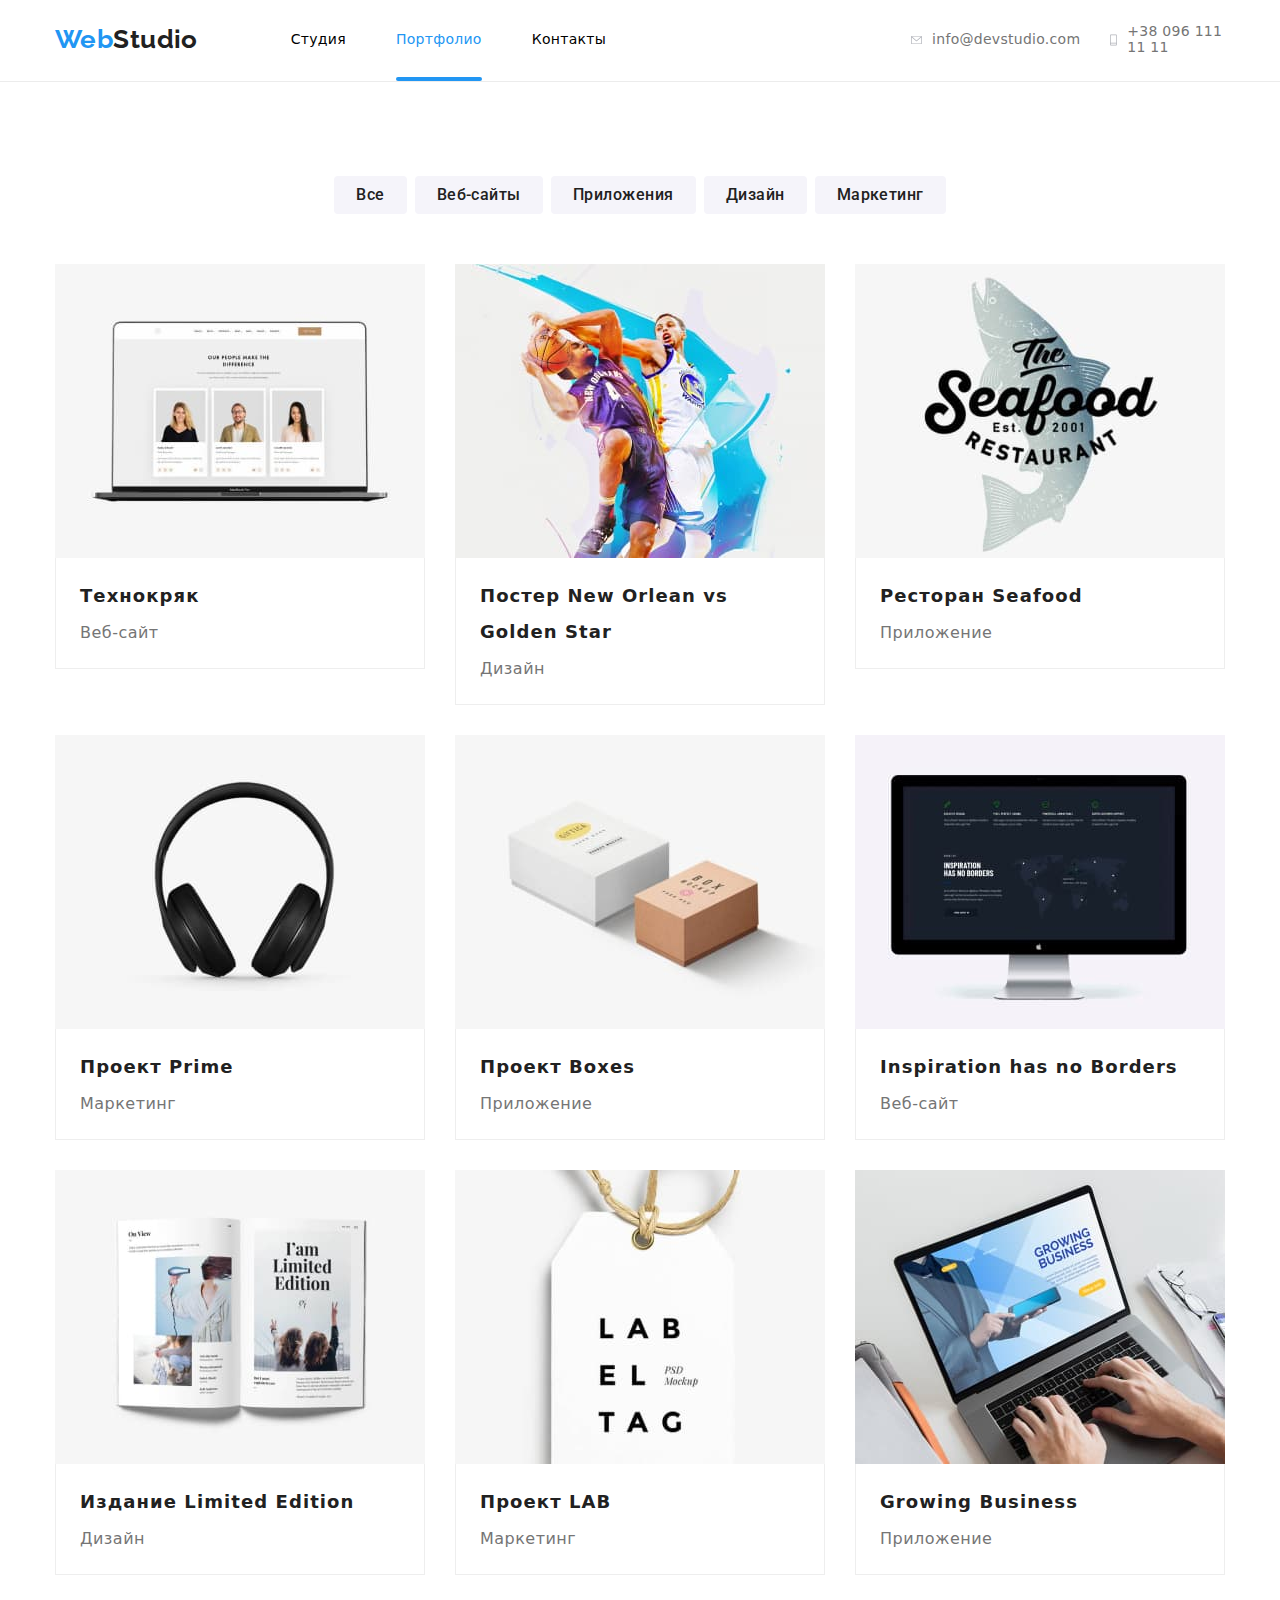
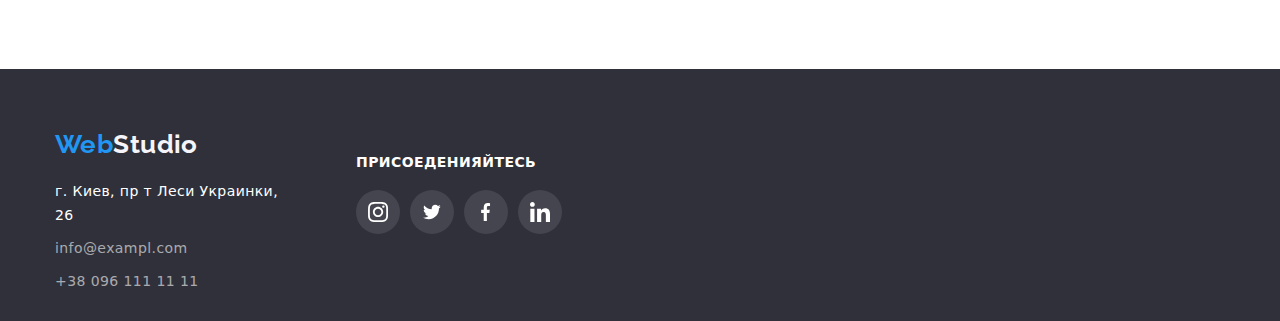
==== portfolio.html @ 93e3abc1 "1 комит" ====
<!DOCTYPE html>
<html lang="en">
<head>
    <meta charset="UTF-8">
    <meta http-equiv="X-UA-Compatible" content="IE=edge">
    <meta name="viewport" content="width=device-width, initial-scale=1.0">
    <title>portfolio</title>
    <link href="./css/styles.css" rel="stylesheet">
    <link href="https://fonts.googleapis.com/css2?family=Raleway:wght@700&family=Roboto:wght@400;500;700;900&display=swap"
        rel="stylesheet">
        <link rel="stylesheet" href="https://cdnjs.cloudflare.com/ajax/libs/modern-normalize/0.2.0/modern-normalize.min.css" />
</head>
<body>
    <header id="dd" class="header new-header">
        <div class="container"> 
        <nav  class="site-nav-a">
            <a class=" item-c site-nav link link-web link-black" href="#smd">Web<span>Studio</span></a>
            <ul class=" mar site-nav li-nd ul-link-blu">
                <li class="item">
                    <a class=" hd link link-blue   " href="index.html">Студия</a>
                </li>
                <li class="item">
                    <a class="     portfolio-line ddd" href=""><span>Портфолио</span></a>
                </li>
                <li class="item">
                    <a class="hd  link link-blue  " href="">Контакты</a>
                </li>
            </ul>
        </nav>
        <!-- hd  link-blue -->
        <div class="conteiner-u"> 
            <svg class="link-icon-heder" width="16" height="12">
                <use href="./images/sprite.svg#icon-mail"></use>
            </svg>
        <a class="cm-header-first item-a link link-blue ul-link-blu kontakt" href="mailto:info@devstudio.com">info@devstudio.com </a>
        <svg class="link-icon-heder" width="10" height="16">
            <use href="./images/sprite.svg#icon-mobilka"></use>
        </svg>
        <a class="item-b one-item link link-blue ul-link-blu kontakt" href="tel:+380961111111">+38 096 111 11 11</a>
        </div>
    </div>
    </header>
    <main class="main">
        <section class="hero-portfolio">
            <div class="container-potfolio-hero">
            <h1 class="portfolio-hero-name hero-name visually-hidden">Filter</h1>
                <ul class="ul-button li-nd">
                <li class="item-portfolio-filter">
                    <button class="filter-li pointer" type="button">Все</button>
                </li>
                <li class="item-portfolio-filter">
                    <button class="filter-li pointer" type="button">Веб-сайты</button>
                </li>
                <li class="item-portfolio-filter">
                    <button class="filter-li pointer" type="button">Приложения</button>
                </li>
                <li class="item-portfolio-filter">
                    <button class="filter-li pointer" type="button">Дизайн</button>
                </li>
                <li class="item-portfolio-filter">
                    <button class="filter-li pointer" type="button">Маркетинг</button>
                </li>
            </ul>
</div>
<div class="container-card">
            <ul class="li-nd project">
                <li class="project-li">
                    <a href=" " class="contain-card-link-a" >      
                        <div class="card-trumb"> 
                            <img class="foto-item-cart" src="./images/ноутбук.jpg" alt="ноут" width="370" height="294"/> 
                                <div class="kub">
                                    <p class="content-texnocrack">Технокряк это современная площадка распространения коронавируса. 
                                                 Компании используют эту платформу для цифрового
                                                 шпионажа и атак на защищённые сервера конкурентов</p>
                                                
                                </div>
                        </div>
                        <div class="container-project-li">  
                            <h3 class="item-project-h">Технокряк</h3>
                                <p class="item-project-p">Веб-сайт</p>
                        </div> 
                     </a>
                </li>

                <li class="project-li">
                    <a href="#smd" class="contain-card-link-a">
                        <div class="card-trumb">
                            <img  class="foto-item-cart" src="./images/баскетбол.jpg" alt="ресторан" width="370" height="294" />
                                <div class="kub">
                                    <p class="content-texnocrack">
                                                Технокряк это современная площадка распространения коронавируса.
                                                Компании используют эту платформу для цифрового
                                                шпионажа и атак на защищённые сервера конкурентов</p>
                                </div>
                        </div>
                    <div class="container-project-li">
                        <h3 class="item-project-h">Постер New Orlean vs Golden Star</h3>
                            <p class="item-project-p">Дизайн</p>
                   </div>
                   </a>
                </li>

                <li class="project-li">
                    <a href="#smd" class="contain-card-link-a">
                        <div class="card-trumb">
                           <img  class="foto-item-cart" src="./images/ресторан.jpg" alt="ресторан" width="370" height="294" />
                               <div class="kub">
                                  <p class="content-texnocrack">Технокряк это современная площадка распространения коронавируса.
                                                 Компании используют эту платформу для цифрового
                                                 шпионажа и атак на защищённые сервера конкурентов </p>
                                </div>
                        </div>
                    <div class="container-project-li"> 
                        <h3 class="item-project-h">Ресторан Seafood</h3>
                            <p class="item-project-p">Приложение</p>
                    </div>
                    </a>
                </li>

                <li class="project-li">
                    <a href="#smd" class="contain-card-link-a">
                        <div class="card-trumb">
                            <img  class="foto-item-cart" src="./images/наушники.jpg" alt="наушники" width="370" height="294" />
                                <div class="kub">
                                    <p class="content-texnocrack">Технокряк это современная площадка распространения коронавируса.
                                                Компании используют эту платформу для цифрового
                                                шпионажа и атак на защищённые сервера конкурентов</p>
                                </div>
                        </div>
                    <div class="container-project-li">  
                        <h3 class="item-project-h">Проект Prime</h3>
                           <p class="item-project-p">Маркетинг</p>
                    </div>
                    </a>
                </li>

                <li class="project-li">
                    <a href="#smd" class="contain-card-link-a">
                        <div class="card-trumb">
                            <img  class="foto-item-cart" src="./images/коробки.jpg" alt="коробки" width="370" height="294" /> 
                                <div class="kub">
                                    <p class="content-texnocrack">Технокряк это современная площадка распространения коронавируса.
                                                Компании используют эту платформу для цифрового
                                                шпионажа и атак на защищённые сервера конкурентов</p>
                                </div>
                       </div>
                    <div class="container-project-li">
                        <h3 class="item-project-h">Проект Boxes</h3>
                        <p class="item-project-p">Приложение</p>
                    </div>
                    </a>
                </li>

                <li class="project-li">
                    <a href="#smd" class="contain-card-link-a">
                        <div class="card-trumb">
                            <img  class="foto-item-cart" src="./images/монитор.jpg" alt="монитор" width="370" height="294" />
                                <div class="kub">
                                    <p class="content-texnocrack">Технокряк это современная площадка распространения коронавируса.
                                                Компании используют эту платформу для цифрового
                                                шпионажа и атак на защищённые сервера конкурентов</p>
                                </div>
                    </div>
                     <div class="container-project-li">
                        <h3 class="item-project-h">Inspiration has no Borders</h3>
                        <p class="item-project-p">Веб-сайт</p>
                    </div>
                    </a>
                </li>

                <li class="project-li"><div></div>
                    <a href="#smd" class="contain-card-link-a">
                        <div class="card-trumb">
                             <img  class="foto-item-cart" src="./images/книга.jpg" alt="книга" width="370" height="294" /> 
                                <div class="kub">
                                      <p class="content-texnocrack">Технокряк это современная площадка распространения коронавируса.
                                                 Компании используют эту платформу для цифрового
                                                 шпионажа и атак на защищённые сервера конкурентов</p>
                       
                                </div>
                        </div>
                     <div class="container-project-li">
                        <h3 class="item-project-h">Издание Limited Edition</h3>
                        <p class="item-project-p">Дизайн</p>
                     </div>
                    </a>
                </li>

                <li class="project-li">
                    <a href="#smd" class="contain-card-link-a">
                        <div class="card-trumb">
                            <img  class="foto-item-cart" src="./images/этикетка.jpg" alt="этикетка" width="370" height="294" /> 
                                <div class="kub">
                                  <p class="content-texnocrack">Технокряк это современная площадка распространения коронавируса.
                                             Компании используют эту платформу для цифрового
                                             шпионажа и атак на защищённые сервера конкурентов</p>
                                </div>
                        </div>
                    <div class="container-project-li">
                        <h3 class="item-project-h">Проект LAB</h3>
                        <p class="item-project-p">Маркетинг</p>
                    </div>
                    </a>
                </li>

                <li class="project-li">
                    <a href="#smd" class="contain-card-link-a">
                        <div class="card-trumb">
                            <img  class="foto-item-cart" src="./images/ноутбук1.jpg" alt="ноутбук1" width="370" height="294" />
                                <div class="kub">
                                    <p class="content-texnocrack">Технокряк это современная площадка распространения коронавируса.
                                            Компании используют эту платформу для цифрового
                                            шпионажа и атак на защищённые сервера конкурентов</p>
                                </div>
                        </div>
                    <div class="container-project-li">
                         <h3 class="item-project-h">Growing Business</h3>
                         <p class="item-project-p">Приложение</p>
                    </div> 
                   </a> 
                 </li>
             
            </ul>
            </div>
        </section>

    </main>
    <footer class="footer">
        <div class="container-footer-generete">
            <div class="container-fu">
                <a class="link link-web white" href="#header">Web<span>Studio</span></a>
                <address class="footer-adress footer-link-contact">г. Киев, пр т Леси Украинки, 26</address>
                <ul class="ul-footer li-nd">
                    <li>
                        <a class="item-fu-mel link-blue footer-link-contact"
                            href="mailto:info@exampl.com">info@exampl.com</a>
                    </li>
                    <li>
                        <a class="item-fu-tel link link-blue footer-link-contact" href="tel:+380961111111">+38 096 111 11
                            11</a>
                    </li>
                </ul>
            </div>
    
            <div class="container-fu-two">
                <p class="title-fu-two">Присоеденияйтесь</p>
                <ul class="ul-card-fu-two">
    
                    <li class="card-fu-two-li">
                        <a class="card-fu-two card-fu-two-first " href="" target="_blank" rel="noopener noreferrer">
                            <svg class="nk-icon" width="20" height="20">
                                <use href="./images/sprite.svg#icon-foto"></use>
                            </svg></a>
                    </li>
                    <li class="card-fu-two-li">
                        <a class="card-fu-two " href="" target="_blank" rel="noopener noreferrer">
                            <svg class="nk-icon" width="20 " height="16">
                                <use href="./images/sprite.svg#icon-twitter"></use>
                            </svg></a>
                    </li>
                    <li class="card-fu-two-li">
                        <a class="card-fu-two " href="" target="_blank" rel="noopener noreferrer">
                            <svg class="nk-icon" width="10" height="20">
                                <use href="./images/sprite.svg#icon-facebook"></use>
                            </svg></a>
                    </li>
                    <li class="card-fu-two-li">
                        <a class="card-fu-two " href="" target="_blank" rel="noopener noreferrer">
                            <svg class="nk-icon" width="20" height="20">
                                <use href="./images/sprite.svg#icon-instagram"></use>
                            </svg></a>
                    </li>
    
                </ul>
    
    
    
    
            </div>
        </div>
    </footer>
  
</body>
</html>
---- css/styles.css ----
body {
  background-color:var(--brand-color);
  font-family: 'Roboto', sans-serif;
  font-style:Regular;
  font-size: 14px; 
  line-height: 1.71;
  letter-spacing: 0.03em;
   }

 
:root {
  --brand-color:#E5E5E5;
  --header-color:#FFFFFF;
  --nk-color:#F5F4FA;
  --hero-footer:#2F303A;
  --blue-color:#2196F3;
  --h-color:#212121;
  --brand-letter:#757575;

  --link-font:'Raleway', sans-serif;
  --title-h:font-weight: 500;
 }


h1,
h2,
h3,
h4,
h5,
h6,
p {
  margin-top: 0;
}

.li-nd li, .auth-nav li,
.site-nav li
{ 
  list-style: none;
}



/* -------header----------- */


.header {

  padding-top: 24px;
  padding-bottom: 25px;
  background-color:var(--header-color);
  font-weight: 500;
  border-bottom:1px solid #ECECEC;
}


.container {
  padding-left: 15px;
  padding-right: 15px;
  width: 1200px;
  display:flex;
  justify-items: space-between;
  margin-right: auto;
  margin-left: auto;
}

.site-nav-a {
  display: flex;
  align-items: center;
}

.site-nav  {
  display: flex;
  align-items: center;
}

.cm-header-first {
  margin-right: 30px;
}

.item-p {
  display:flex;

}
.conteiner-u {
  display:flex;
 align-items: center;
 margin-left: 305px;
 
}

.link-icon-heder {
  margin-right: 10px;
}

.site-nav .item +.item {
  margin-left: 50px;
}

.item-c {
  margin-left: 0px;
  margin-right: 93px;
}

.mar {
  margin-top: 0;
  margin-bottom: 0;
  margin-left: 0px;
  padding-left: 0px;
}


/* -----ИКОНКИ----- */
.item-a {
  margin-left: 0px;
  margin-right: 30px;
}

.item-a::before {
  display: inline;
  content: "";
  width: 16px;
  height: 12px; 
 fill:#afb1b8;
}

.item-b {
  margin-left: 0px;
  margin-right: 0px;
}

 .icon-b-header::before {
  display: inline;
  content: "";
  width: 10px;
  height: 16px; 
 }

.link-icon-heder{
  fill:#afb1b8
}

.link-icon-heder:hover,
.link-icon-heder:focus {
  fill:var(--blue-color);
  cursor: pointer;
  transition:transform 250ms cubic-bezier(0.4, 0, 0.2, 1);
  transform: scale(1.2); 
}

.hd:hover {
  transition:transform 250ms cubic-bezier(0.4, 0, 0.2, 1);
  transform: scale(1.2);
}

.link {
  text-decoration: none;
  color: inherit;
}
   
.ul-link-blu {
  line-height: 1.14;
  letter-spacing: 0.02em;
}
.kontakt {
   color:var(--brand-letter);
}


.link-blue {
  text-decoration: none;
 
}

.link-blue span {
  color:var(--blue-color);
}

.link-blue:hover,
.link-blue:focus {
  color:var(--blue-color);
    transition:transform 250ms cubic-bezier(0.4, 0, 0.2, 1);
  transform: scale(1.2);
}


.link-heder-a {
  padding: 0;
  margin: 0;
  list-style: none;
  display:block
}

/* -----ПОДЧЕРКИВАНИЕ НА ТЕКУЩЕЙ СТРАНИЦе СТУДИИ------ */
 

  .studia {
  position: relative;
 padding: 0px;
 display:block; 
 text-decoration: none;
  color:var(--blue-color);
}
 

.studia::after {
  display: block;
  content: "";
  position: absolute;
  width: 100%; 
  height: 4px ; 
  left:0%;
  bottom:-30px;
  background-color: #2196F3;
  border-radius: 2px;
   opacity:1;
  /* transition: translate 250ms cubic-bezier(0.4, 0, 0.2, 1);  */
}

  .studia:hover::after {
    color:var(--blue-color);
 transition:transform 250ms cubic-bezier(0.4, 0, 0.2, 1);
  transform: scale(1.5);
}   


 /* обий клас текушей страницы смещение */
.ddd:hover {
 transition:transform 250ms cubic-bezier(0.4, 0, 0.2, 1);
  transform: translatex(2px);
} 



/* -----ПОЛОСА НА ТЕКУЩЕЙ СТРАНИЦУ ПОРТФОЛИО------  */
 



.hd,.portfolio-line {
position: relative;
 padding: 0px;
 display:block; 
 text-decoration: none;
}

.portfolio-line{
  color:var(--blue-color);
}


.portfolio-line::after {
  display: block;
  content: "";
  position: absolute;
  width: 100%; 
  height: 4px ; 
  left:0%;
  bottom:-33px;
  background-color: #2196F3;;
  border-radius: 2px;
  opacity:1;
  transition: translate 250ms cubic-bezier(0.4, 0, 0.2, 1); 
}
 
  .portfolio-line:hover::after {
     color:var(--blue-color);
 transition:transform 250ms cubic-bezier(0.4, 0, 0.2, 1);
  transform: scale(1.5);
}     


 

/* -----ПОЛОСА НА ТЕКУЩЕЙ СТРАНИЦЕ КОНЕЦ------  */

 



/* Cекция герой */

.hero {
  padding-bottom:200px;
  padding-top: 200px;
  padding-left:1;
padding-right: 1;
  /* background-color:var(--hero-footer); */
 max-width: 1600px;
  background-image: linear-gradient(rgba(47, 48, 58, 0.4), rgba(47, 48, 58, 0.4)), url('../images/фон героя.jpg');
  /* background-image:linear-gradient(var(--hero-footer),rgba(47, 48, 58, 0.4)),url('../images/фон героя.jpg') ;  */
  background-size: cover;
 margin-left: auto;
 margin-right: auto;
  background-attachment: scroll;
  background-position:center;
  background-repeat: no-repeat;
}



.hero-container {
    padding-left: 15px;
  padding-right: 15px;
  display: block;
  align-items: center;
  width: 1200px;
 padding-bottom: 0px;
   margin-right: auto;
  margin-left: auto;
}

.hero-name {
  visibility:hidden;
  margin-bottom: 0px;
  padding-top: 0px;}


 .efect-hero-container  {
     padding-right:auto;
   padding-left: auto;
  display: block;
  min-width: 696px;
  height: 120px;
  margin-bottom:30px ;
  padding-right: 265px;
  padding-left: 265px;
}


.hero-title {
  font-weight: 900;
  font-size: 44px;
  margin-top: 0px;
  margin-bottom: 0px;
  line-height: 1.36;
  text-transform: uppercase;
  text-align: center;
  letter-spacing: 0.06em;
  color:var(--header-color);
}


.button-hero {
  display: block;
   height: 50px;
  border-radius: 4px;
  min-width: 200px;
  margin-left: auto;
  margin-right: auto;
  font-weight: 700;
  font-size: 16px;
  background-color:var(--blue-color);
  color:var(--header-color);
  /* box-shadow: 0px 4px 4px rgba(0, 0, 0, 0.15); */
  border: none;
  transition:transform 250ms cubic-bezier(0.4, 0, 0.2, 1);
  transform: scale(1);

}

.button-hero:hover,
.button-hero:focus {
  background-color:#2196F3;
border: none;
box-shadow: 0px 4px 4px rgba(0, 0, 0, 0.15);
 transition:transform 250ms cubic-bezier(0.4, 0, 0.2, 1);
  transform: scale(1.2);
}



/* секция ОСОБЕННОСТИ */

.os {
  background-color:var( --header-color) ;
 
   padding-top: 94px;
  padding-bottom:94px;
}


.spacial-container {
   padding-left: 15px;
  padding-right: 15px;
  display:block;
  width: 1200px;
   margin-right: auto;
  margin-left: auto;
}

.spacial-container-li {
  display: flex; 
  flex-wrap: wrap;
  padding-left: 0px;
  margin-bottom: 0px;
   margin-left: -30px;
  margin-top: -30px;
}


.os-item{

  margin-top: 30px;
  margin-left: 30px;
 flex-basis: calc((100% - 120px) / 4);
 }


 .os-item-container {
  width: 270px;
  width: 100%; 
  padding: 0;
  display: flex; 
  flex-direction: column;
 
 }

 

.os-title {
  display: flex;
  padding-top: 0px;
} 


 .osob-p {
    margin-right: 10px;
    margin-bottom: 0px;
    
}
 .p-end {
  margin-right: 0px;
}  

.os-item {
 display: flex;
 flex-direction:column;
  }

.osob-h {
  font-weight: 700;
  font-size: 14px;
  line-height: 1.14;
  text-transform: uppercase;
  color:var(--h-color);
  letter-spacing: 0.03em;
  margin-bottom: 10px;
}

.container-os-antenna {
  padding-top: 25px;
  padding-bottom: 25px;
  border-radius: 4px;
  background-color:var(--nk-color);
  background-position: center;
   width: 270px;
  width: 100%; 
  height: 120px;
  padding: 0;
  display: flex; 
  align-items: center;
  justify-content:center;
  margin-bottom: 30px;
}

.icon-antenna {
width: 66px;
height: 70px;
outline: crimson;
}




/* секция МЫ */

.we {  
  background-color:var(--header-color);
  padding-bottom: 94px;
}

.container-we {
   padding-left: 15px;
  padding-right: 15px;
  width: 1200px;
  display: block;
  padding-top: 0px;
  margin-right: auto;
  margin-left: auto;
 }

.section-title {
  padding-bottom: 50px;
  margin-bottom: 0px;
}


.we-ul{
  display: flex;
  flex-wrap: wrap;
  /* display: block; */
  padding-left: 0px;
  margin-left: -30px;
  margin-top: -30px;
 }

.we-img {
display:block;
max-width: 100%;
height: auto;  

}
 
 .we-ul li {
  margin-left: 30px;
  margin-top: 30px;
  flex-basis: calc((100% - 90px) / 3);
 } 


 

/* --------КНОПКИ НА СЕКЦИИ МЫ НАЧАЛО-------- */

 .we-li-conteiner {
 content: "";
 display: block;
 padding: 0;
 margin: 0;
 width: 370px;
 height: 294px;
 }


.we-li {
  position: relative;
}


.button-we {
  padding: auto;
  display:block;
  position: relative;
  position:absolute;
  content: "";
  left:0%;
  bottom:0%;
  width:370px;
  height: 70px;
  transform: translate(0%,0%);
  border: none;

}

.button-we {
font-family:700;
font-style: normal;
font-weight: bold;
font-size: 14px;
line-height:1.14px;
text-align: center;
letter-spacing: 0.03em;
text-transform: uppercase; 
color: #FFFFFF; 
background: rgba(47, 48, 58, 0.8);
}

.we-p {
  width: 100%;
  display: block;
  position:absolute;
  left:50%;
  bottom:50%;
  transform: translate(-50%,-50%);
  margin: 0;

  

}


/* СЕКЦИЯ НАША КОМАНДА */

.nk {
    
  background-color:var(--nk-color);
  padding-bottom:94px;
  padding-top: 94px;
}



.container-nk {
   padding-left: 15px;
  padding-right: 15px;
  width: 1200px;
  display: block;
  margin-right: auto;
  margin-left: auto;
}


.ul-nk {

  display: flex; 
  flex-wrap: wrap;
  padding-left: 0px;
  margin-bottom: 0px;
   margin-left: -30px;
  margin-top: -30px;

}

.ul-nk li {
   margin-top: 30px;
  margin-left: 30px;
   flex-basis: calc((100% - 120px) / 4);
  }

.foto-nk {

display: block;
max-width: 100%;
height: auto;  
 margin: 0px;
  padding: 0px;
 
}

.container-nk-content {
    display: flex;
    flex-direction: column;
    justify-content: center;
   padding-top: 30px;
 padding-bottom: 30px;
 width: 270px;
  box-shadow: 0px 1px 3px rgba(0, 0, 0, 0.12), 0px 1px 1px rgba(0, 0, 0, 0.14), 0px 2px 1px rgba(0, 0, 0, 0.2);
border-radius: 0px 0px 4px 4px;
 background-color:var( --header-color);
 }


.container-nk-icon {
justify-content:  center;
  margin: 0px;
  display: flex;
   width: 206px;
   width: 100%;
 
}


.nk-item-link-icon {
  width: 44px;
  height: 44px;
  margin-left: 10px;
 }

 .nk-item-link-icon-first {
margin-left: 0px;
 }


 .nk-item-link-icon {
  display: flex;
  justify-content: center;
  align-items: center;
   fill:#afb1b8;
 }


.nk-item-link-icon:hover,
.nk-item-link-icon:focus {
  fill:var(--header-color);
  background-color:var(--blue-color);
  
  border: 1px solid var(--blue-color);
  border-radius: 50%;
   transition:transform 250ms cubic-bezier(0.4, 0, 0.2, 1);
  transform: scale(1.2);
}

 

.comanda-h, .comanda-p  {
   margin-left: auto;
  margin-right: auto; 
  margin-bottom: 0px;
}




.comanda-h {
  font-weight: 500;
  font-size: 16px;
  line-height: 1.19;
  letter-spacing: 0.03em;
  color:var(--h-color);
  margin-bottom: 10px;
}



.section-title {
  font-weight: 700;
  font-size: 36px;
  line-height: 1.17;
  text-align: center;
  letter-spacing: 0.03em;
  color:var(--h-color);
}



.osob-p {
  font-weight:400;
  font-size: 14px;
  line-height: 1.71;
  letter-spacing: 0.03em;
  color:var(--brand-letter);
 }

  .comanda-p {
   font-weight:400;
   font-size: 16px;
   line-height: 1.19;
   letter-spacing: 0.03em;
   color:var(--brand-letter);
   margin-bottom: 16px;
 }




/* ----ПОСТОЯННЫЕ КЛИЕНТЫ-----*/


.section-post {
  background-color:var( --header-color) ;
 
   padding-top: 94px;
  padding-bottom:94px;
}


.container-post {
  flex-direction: column;
justify-content: center ;
 
  padding-left: 15px;
  padding-right: 15px;
  display:block;
  width: 1200px;
  margin-right: auto;
  margin-left: auto;
}



.section-title-post {
  text-align: center;
    margin-bottom: 50px;
 font-weight: 700; 
  line-height: 1.16;
font-style: normal;
 font-size: 36px;
letter-spacing: 0.03em;
color: #212121;


}


.ul-post {
  display: flex;
  margin: 0;
  padding: 0;
}


.clients-item-link{
  background-color:#FFFFFF;
  background-position: center;
  display: flex;
  justify-content: center;
  align-items: center;
  width: 170px;
  height: 90px;
  border: 1px solid #AFB1B8;
  border-radius: 4px;
  fill:#afb1b8;
  margin-left: 30px;

}
.link-item-first{
 margin-left:  0px;
}

.post-icon {
 background-color:var( --header-color) ;
}


.clients-item-link:hover,
.clients-item-link:focus {
  fill:var(--blue-color);
  border: 1px solid var(--blue-color);
   transition:transform 250ms cubic-bezier(0.4, 0, 0.2, 1);
  transform: scale(1.2);
}

 


/* СЕКЦИЯ ПОДВАЛ */

/* ------ИКОНКИ ФУТЕРА-------- */

.footer {
  
  background-color: var(--hero-footer);
  padding-bottom: 60px;
  padding-top: 60px;
}




.container-footer-generete{ 
  display: flex;
flex-direction: row;

align-items:center;

   padding-left: 15px;
  padding-right: 15px;
   width: 1200px;
   margin-right: auto;
  margin-left: auto;
 
}


.container-fu {
  display: block;
  width: 231px;
  height: 132px;
}


.container-fu-two {  
  margin-left: 70px;
  display:flex;
  width: 206px;
  height: 80px;
  flex-direction:column;
 align-items:flex-start;
   fill:var(--header-color);
  
}
 



.card-fu-two{
 display: flex;
  justify-content: center;
  align-items: center;
  width: 44px;
  height: 44px;
  margin-left: 10px;
   border: none;
   border-radius: 50%;
  background-color: rgba(255, 255, 255, 0.1);

 }

 .card-fu-two-first {
margin-left: 0px;
 }


.card-fu-two:hover,
.card-fu-two:focus {
  fill:var(--header-color);
  background-color:var(--blue-color);
  
  border: 1px solid var(--blue-color);
  border-radius: 50%;
   transition:transform 250ms cubic-bezier(0.4, 0, 0.2, 1);
  transform: scale(1.2);
}

 
.ul-card-fu-two {
  display: flex;
  list-style: none;
   
  margin: 0;
  padding: 0;
}
 


.title-fu-two {
  margin: 0;
  margin-bottom: 20px;
  display: block;
  font-weight:700;
  font-size: 14px;
  line-height: 1.14;
  letter-spacing: 0.03em;
  text-transform: uppercase;
  color:var(--header-color); 
  
}





.ul-footer {
  padding-left: 0px;
  margin-top: 0px;
  margin-bottom: 0px;
}

.container-fu a {
  display: block;
 
}
.white {
  margin-bottom: 20px;
}

.item-fu-mel {
  margin-bottom: 9px;
}

.footer-link-contact {
  font-weight: 400;
  font-size: 14px;
  line-height: 1.71;
  letter-spacing: 0.03em;
  color: rgba(255, 255, 255, 0.6);
}
  
.footer-adress {
  display: block;
  margin-bottom: 9px;
    font-style: normal;
  font-weight: 400;
  font-size: 14px;
  line-height: 1.71;
  letter-spacing: 0.03em;
  color:var(--header-color);
}

.link-web {
  font-family:var(--link-font);
  font-weight: 700;
  font-size: 26px;
  line-height: 1.2;
  color:var(--blue-color);
}

.link-black span {
  color: #212121;
}

.white span{
  color:#F5F4FA;
}


/* ------ФОРМЫ ФУТЕРА------ */

.footer-form-container{ 
  display: block;
  margin-left:93px;
  width: 570px;
  height: 86px;
  align-items: flex-start; 
}

.footer-form { 
  display:flex;
  width: 570px;
  flex-direction: column; 
  justify-content: flex-start;
 align-items: flex-start; 
 padding-top: 3px;
}

.input-button {  
display: flex;
width: 570px;
 height: 86px;
flex-direction: row;
justify-content: space-between;
 
}

.p-footer-form {
margin: 0;
margin-bottom: 20px;
}

.input-footer {
  display:block;
  width: 358px;
  height: 50px;
  background-color: inherit;
  border: 1px solid rgba(255, 255, 255, 0.3);
  box-shadow:(0px 4px 4px rgba(0, 0, 0, 0.15));
  border-radius: 4px;
}

.button-footer {
 display: flex;
align-items: center;
text-align: center;
justify-content:space-between;
 height: 50px;
   width: 200px;
  font-weight: 700;
  font-size: 16px;
  background-color:var(--blue-color);
  color:var(--header-color);
box-shadow: 0px 4px 4px rgba(0, 0, 0, 0.15);
border-radius: 4px;
  border: none;
  transition:transform 250ms cubic-bezier(0.4, 0, 0.2, 1);
  transform: scale(1);
  padding: 0;
padding-left: 29px;
padding-right: 28px;
 
}


 .airbus-icon {
   display: inline;
  content: "";
   width:24px;
  height:24px; 
  fill:#fff;
  transition-property: fill;
    transition:fill 250ms cubic-bezier(0.4, 0, 0.2, 1);  
 }


.button-footer:hover .airbus-icon,
.button-footer:focus .airbus-icon {
 transition:fill 250ms cubic-bezier(0.4, 0, 0.2, 1);
fill:chartreuse;  
}

 .button-footer:hover,
  .button-footer:focus {
  background-color:#2196F3;
  border: none;
  box-shadow: 0px 4px 4px rgba(0, 0, 0, 0.15);
  transition:transform 250ms cubic-bezier(0.4, 0, 0.2, 1);
  transform: scale(1.1); 
} 


/* СЕКЦИЯ ПОРТФОЛИО ГЕРОЙ */



.hero-portfolio {
   background-color:var(--header-color);
  padding-top: 94px;
  padding-bottom: 94px;
}

.container-potfolio-hero {
   padding-left:15px;
  padding-right: 15px;
  display: flex;
  width: 1200px;
  display: block;
    padding-bottom:0px;
  /* padding-top: 44px; */
  margin-right: auto;
  margin-left: auto;
}
/* -----ЗАГОЛОВОК ПОРТФОЛИО------ */
.portfolio-hero-name {
  padding: 0px;
  margin: 0px;
}

.visually-hidden {  position: absolute !important;  
  clip: rect(1px 1px 1px 1px); 
   clip: rect(1px, 1px, 1px, 1px);  padding: 0 !important; 
  border: 0 !important;  height: 1px !important;  
   width: 1px !important;  overflow: hidden;}

   /* ------------------------------------ */

.ul-button {
  display: flex;
  margin: 0;
  padding-left: 0;
  justify-content:center;
  align-items:center;
}

.ul-button li {
  display: flex;
  
}

.filter-li {
  display: flex;
border-radius: 4px;
padding: 6px 22px;
  border: 0px;
   background:var(--nk-color);
}

.item-portfolio-filter {
  display: flex;
  margin-left: 8px;
}

.item-portfolio-filter:first-child {
  margin-left: 0px;
}


.filter-li:hover,
.filter-li:focus {
text-decoration: underline;
text-decoration-color:#2196F3;
background-color: #2196F3;
box-shadow: 0px 3px 1px rgba(0, 0, 0, 0.1), 0px 1px 2px rgba(0, 0, 0, 0.08), 0px 2px 2px rgba(0, 0, 0, 0.12);
border-radius: 4px;
color:var(--header-color);
 transition:transform 250ms cubic-bezier(0.4, 0, 0.2, 1);
  transform: scale(1.1);
}


.filter-li {
  font-family: 'Roboto', sans-serif;
  font-weight: 500;
  font-size: 16px;
  line-height: 1.62;
  letter-spacing: 0.03em;
  background-color:var(--nk-color);
  color:var(--h-color);
  }

.pointer {
  cursor: pointer;
}



/* раздел  карточки */



.container-card {
   padding-left:15px;
  padding-right: 15px;
   width: 1200px;
  display: block;
  padding-bottom:0px;
  padding-top: 50px;
  margin-right: auto;
  margin-left: auto;

}
.contain-card-link-a {
  display: flex;
  flex-wrap: wrap;
  text-decoration: none;
  margin: 0;
  padding: 0;

}

.project {
  display: flex; 
  flex-wrap: wrap;
  padding-left: 0px;
  margin-bottom: 0px;
   margin-left: -30px;
  margin-top: -30px;
}

.project-li {

  margin-top: 30px;
  margin-left: 30px;
 flex-basis: calc((100% - 90px) / 3);
 }



.foto-item-cart {
  display: block;
  max-width: 100%;
height: auto;  
 margin: 0px;
  padding: 0px;
}



.container-project-li {
  display: block;
 background-color: var(--header-color);
  padding-top: 20px;
  padding-bottom: 20px;
padding-left: 24px;
padding-right: 24px;
 border-bottom: 1px solid #EEEEEE;
  border-left: 1px solid #EEEEEE; 
  border-right: 1px solid #EEEEEE; 
  width: 370px;
 
}

.item-project-h {
margin-bottom: 4px;
   font-weight: 700;
  font-size: 18px;
  line-height: 2;
  letter-spacing: 0.06em;
  color:var(--h-color); 
}

.item-project-p {
  margin-bottom: 0px;
   font-weight: 400;
  font-size: 16px;
  line-height: 1.87;
  letter-spacing: 0.03em;
  color:var(--brand-letter);

}

.project-li a {
  margin: 0px;
  padding: 0px;
}

.contain-card-link-a:hover,
.contain-card-link-a:focus {
 outline: none;
cursor: pointer;
color:var(--header-color);
box-shadow: 0px 1px 1px rgba(0, 0, 0, 0.12), 0px 4px 4px rgba(0, 0, 0, 0.06), 1px 4px 6px rgba(0, 0, 0, 0.16);
 transition:transform 250ms cubic-bezier(0.4, 0, 0.2, 1);
  transform: scale(1.1);
}.




/* ------ТЕХНОКРЯК--------НАЧАЛО */

 .project-li {
  position: relative;
}

  .card-trumb {
   position: relative;
   overflow: hidden;
 } 
  
 
  .kub {
  position: absolute;
  content:"";
  left:0%;
  bottom:0%;
  width: 370px;
  height: 294px;
  background-color:rgba(33, 150, 243, 0.9);
  transform: translate(0%,0%);
  /* opacity: 0; */
  transition: 250ms cubic-bezier(0.4, 0, 0.2, 1);
  transform: translatey(100%);  
 
 }  

.content-texnocrack {
font-weight:400;
font-size: 18px;
line-height: 1.56;
letter-spacing: 0.03em;
color: #FFFFFF;
/* text-align: center; */
margin:0;
padding: 63px 24px;
}

.project-li:hover .kub {
  transition:transform 250ms cubic-bezier(0.4, 0, 0.2, 1);
  /* transform: scale(1.2); */
  transform: translatex(0%);
}  

/* -------ТЕХГОКРЯК КОНЕЦ------- */




/*---------- МОДАЛКА НАЧАЛО------- */


.backdrop {
  position: fixed;
  top:0;
  left: 0;
bottom: 0;
right: 0;
  background-color: rgba(0, 0, 0, 0.2); 
opacity: 1;
transition: opacity 500ms cubic-bezier(0.4, 0, 0.2, 1)
}

.backdrop.is-hidden {
 opacity:0;
pointer-events: none;
}




.modal  { 
position: absolute;
top: 50%;
left: 50%;

height: 581px;
width: 528px;
background-color:#FFFFFF; 
box-shadow: 0px 1px 3px rgba(0, 0, 0, 0.12), 0px 1px 1px rgba(0, 0, 0, 0.14), 0px 2px 1px rgba(0, 0, 0, 0.2);
border-radius: 4px;
transform: translate(-50%,-50%) scale(1);
transition: transform 500ms cubic-bezier(0.4, 0, 0.2, 1);
 
}
 

.backdrop.is-hidden .modal {
transform: translate(-50%,-50%) scale(1.1);
 
}


/* ------КНОПКА ЗАКРЫТЬ----- */


.close-bacdrop {
  position: absolute;
  right: 8px;
  top: 8px;
  width: 30px;
  height: 30px;
  border-radius:50% ;
  background-color: #FFFFFF;
  border: 1px solid rgba(0, 0, 0, 0.1); 
 
}

 

 .close-svg {
   display: inline;
  content: "";
  /* width: 100%;
  height: 100%; */
  background-color: #FFFFFF;
  border-radius:50% ;
 }

 
   
/* .page-title {
  font-weight: 900;
  font-size: 44px;
  line-height: 1.36;
  /* align:center; */
  letter-spacing: 0.06em;
  color:var(--header-color);} */
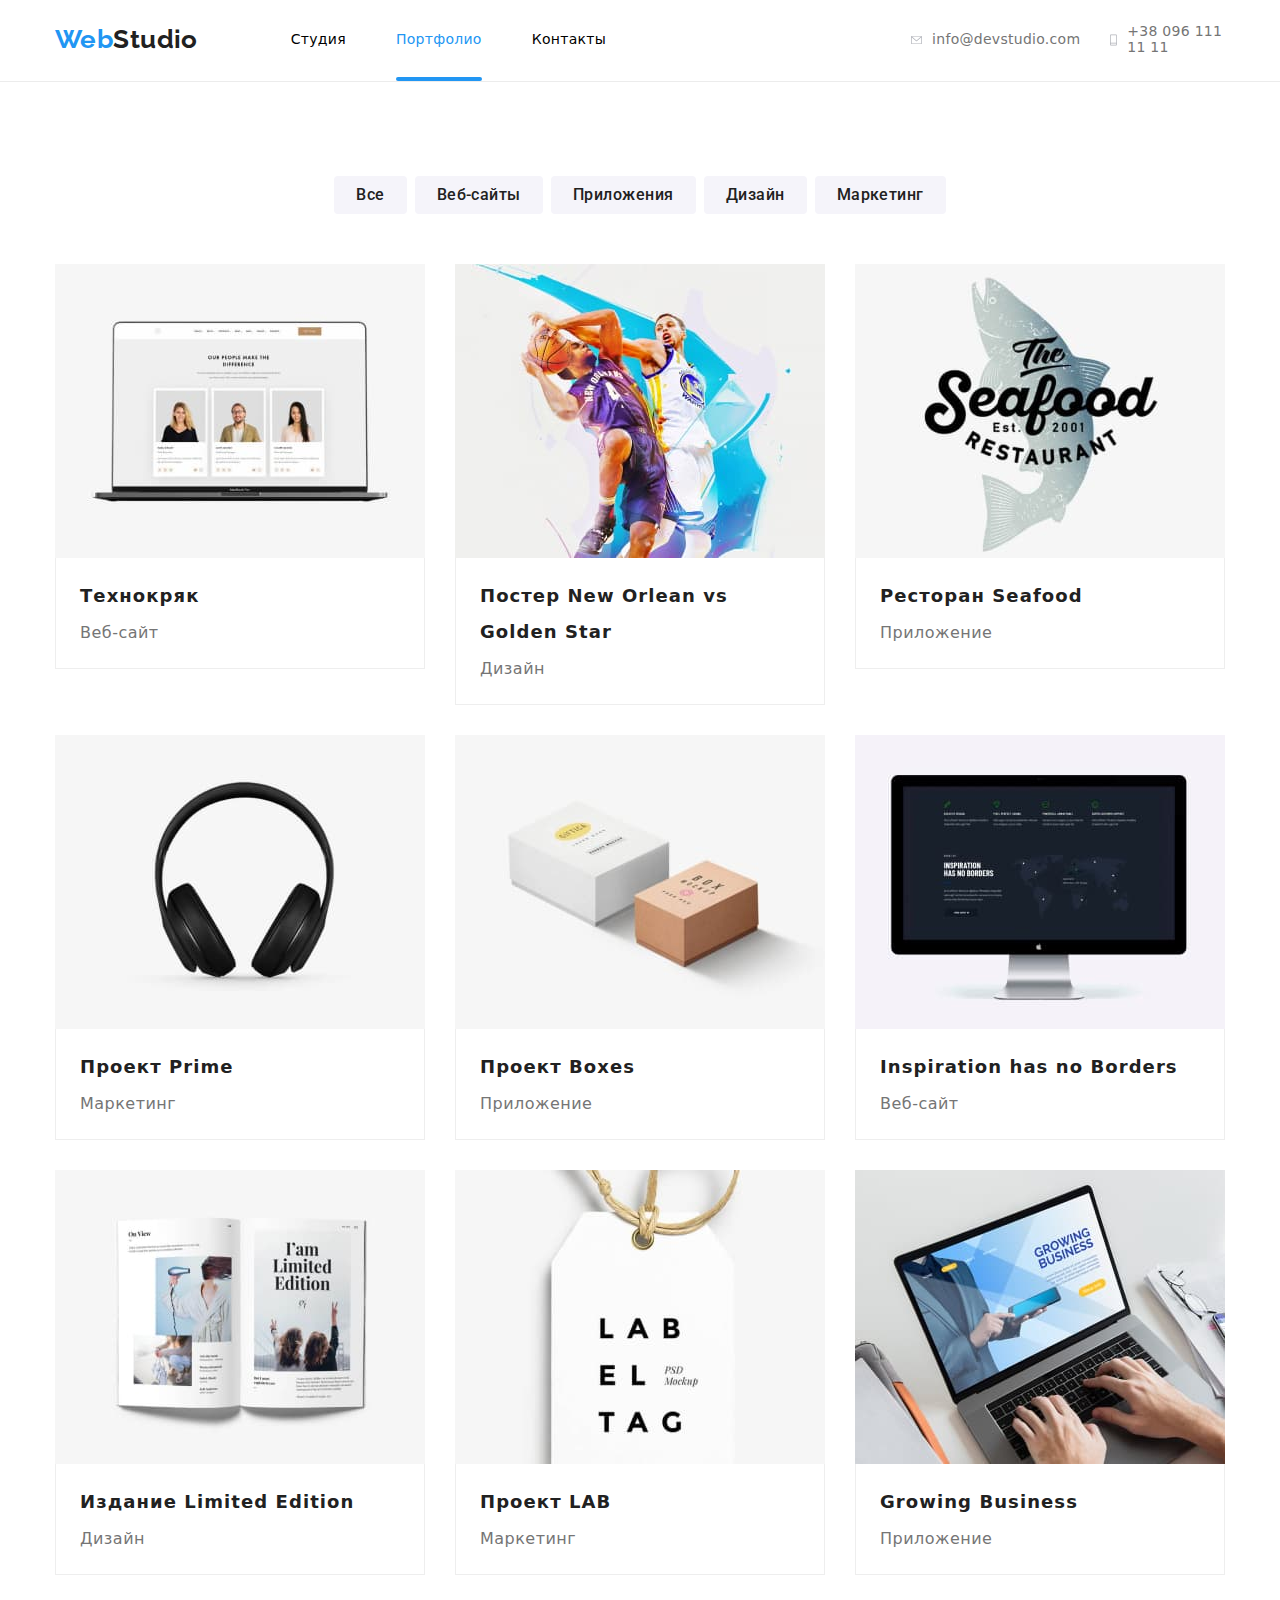
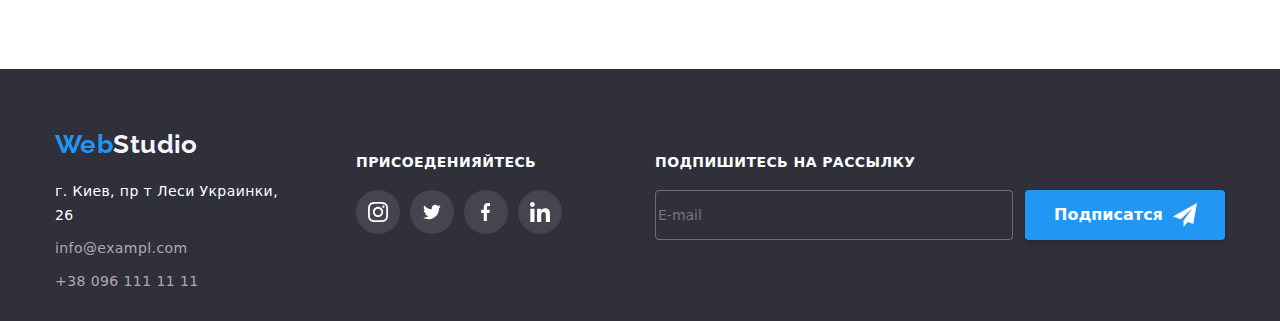
==== commit 8556bc63: "копирование футера на портфолио" ====
--- a/portfolio.html
+++ b/portfolio.html
@@ -225,60 +225,69 @@
         </section>
 
     </main>
-    <footer class="footer">
-        <div class="container-footer-generete">
-            <div class="container-fu">
-                <a class="link link-web white" href="#header">Web<span>Studio</span></a>
-                <address class="footer-adress footer-link-contact">г. Киев, пр т Леси Украинки, 26</address>
-                <ul class="ul-footer li-nd">
-                    <li>
-                        <a class="item-fu-mel link-blue footer-link-contact"
-                            href="mailto:info@exampl.com">info@exampl.com</a>
-                    </li>
-                    <li>
-                        <a class="item-fu-tel link link-blue footer-link-contact" href="tel:+380961111111">+38 096 111 11
-                            11</a>
-                    </li>
-                </ul>
-            </div>
-    
-            <div class="container-fu-two">
-                <p class="title-fu-two">Присоеденияйтесь</p>
-                <ul class="ul-card-fu-two">
-    
-                    <li class="card-fu-two-li">
-                        <a class="card-fu-two card-fu-two-first " href="" target="_blank" rel="noopener noreferrer">
-                            <svg class="nk-icon" width="20" height="20">
-                                <use href="./images/sprite.svg#icon-foto"></use>
-                            </svg></a>
-                    </li>
-                    <li class="card-fu-two-li">
-                        <a class="card-fu-two " href="" target="_blank" rel="noopener noreferrer">
-                            <svg class="nk-icon" width="20 " height="16">
-                                <use href="./images/sprite.svg#icon-twitter"></use>
-                            </svg></a>
-                    </li>
-                    <li class="card-fu-two-li">
-                        <a class="card-fu-two " href="" target="_blank" rel="noopener noreferrer">
-                            <svg class="nk-icon" width="10" height="20">
-                                <use href="./images/sprite.svg#icon-facebook"></use>
-                            </svg></a>
-                    </li>
-                    <li class="card-fu-two-li">
-                        <a class="card-fu-two " href="" target="_blank" rel="noopener noreferrer">
-                            <svg class="nk-icon" width="20" height="20">
-                                <use href="./images/sprite.svg#icon-instagram"></use>
-                            </svg></a>
-                    </li>
-    
-                </ul>
-    
-    
-    
-    
-            </div>
-        </div>
-    </footer>
+<footer class="footer">
+    <div class="container-footer-generete">
+
+        <div class="container-fu">
+            <a class="link link-web white" href="#header">Web<span>Studio</span></a>
+            <address class="footer-adress footer-link-contact">г. Киев, пр т Леси Украинки, 26</address>
+            <ul class="ul-footer li-nd">
+                <li>
+                    <a class="item-fu-mel link-blue footer-link-contact"
+                        href="mailto:info@exampl.com">info@exampl.com</a>
+                </li>
+                <li>
+                    <a class="item-fu-tel link link-blue footer-link-contact" href="tel:+380961111111">+38 096 111 11
+                        11</a>
+                </li>
+            </ul>
+        </div>
+
+        <div class="container-fu-two">
+            <p class="title-fu-two">Присоеденияйтесь</p>
+            <ul class="ul-card-fu-two">
+
+                <li class="card-fu-two-li">
+                    <a class="card-fu-two card-fu-two-first " href="" target="_blank" rel="noopener noreferrer">
+                        <svg class="nk-icon" width="20" height="20">
+                            <use href="./images/sprite.svg#icon-foto"></use>
+                        </svg></a>
+                </li>
+                <li class="card-fu-two-li">
+                    <a class="card-fu-two " href="" target="_blank" rel="noopener noreferrer">
+                        <svg class="nk-icon" width="20 " height="16">
+                            <use href="./images/sprite.svg#icon-twitter"></use>
+                        </svg></a>
+                </li>
+                <li class="card-fu-two-li">
+                    <a class="card-fu-two " href="" target="_blank" rel="noopener noreferrer">
+                        <svg class="nk-icon" width="10" height="20">
+                            <use href="./images/sprite.svg#icon-facebook"></use>
+                        </svg></a>
+                </li>
+                <li class="card-fu-two-li">
+                    <a class="card-fu-two " href="" target="_blank" rel="noopener noreferrer">
+                        <svg class="nk-icon" width="20" height="20">
+                            <use href="./images/sprite.svg#icon-instagram"></use>
+                        </svg></a>
+                </li>
+            </ul>
+        </div>
+        <div class="footer-form-container">
+            <p class="p-footer-form title-fu-two">Подпишитесь на рассылку</p>
+            <form class="footer-form">
+                <label for="footer_email"></label>
+                <div class="input-button">
+                    <input type="email" name="email" id="footer_email" class="input-footer" placeholder="E-mail">
+                    <button type="submit" class="ee button-footer">Подписатся
+                        <svg class="ee airbus-icon" width="24" height="24">
+                            <use href="./images/icons.svg#icon-airbus"></use>
+                        </svg></button>
+                </div>
+            </form>
+        </div>
+    </div>
+</footer>
   
 </body>
 </html>--- a/css/styles.css
+++ b/css/styles.css
@@ -351,7 +351,7 @@
   font-size: 16px;
   background-color:var(--blue-color);
   color:var(--header-color);
-  /* box-shadow: 0px 4px 4px rgba(0, 0, 0, 0.15); */
+  box-shadow: 0px 4px 4px rgba(0, 0, 0, 0.15);
   border: none;
   transition:transform 250ms cubic-bezier(0.4, 0, 0.2, 1);
   transform: scale(1);
@@ -364,7 +364,7 @@
 border: none;
 box-shadow: 0px 4px 4px rgba(0, 0, 0, 0.15);
  transition:transform 250ms cubic-bezier(0.4, 0, 0.2, 1);
-  transform: scale(1.2);
+  transform: scale(1.05);
 }
 
 
@@ -830,9 +830,7 @@
 .container-footer-generete{ 
   display: flex;
 flex-direction: row;
-
 align-items:center;
-
    padding-left: 15px;
   padding-right: 15px;
    width: 1200px;
@@ -982,6 +980,7 @@
   width: 570px;
   height: 86px;
   align-items: flex-start; 
+  padding-top: 3px;
 }
 
 .footer-form { 
@@ -990,7 +989,7 @@
   flex-direction: column; 
   justify-content: flex-start;
  align-items: flex-start; 
- padding-top: 3px;
+ /* padding-top: 3px; */
 }
 
 .input-button {  
@@ -1260,7 +1259,10 @@
 box-shadow: 0px 1px 1px rgba(0, 0, 0, 0.12), 0px 4px 4px rgba(0, 0, 0, 0.06), 1px 4px 6px rgba(0, 0, 0, 0.16);
  transition:transform 250ms cubic-bezier(0.4, 0, 0.2, 1);
   transform: scale(1.1);
-}.
+}
+
+
+
 
 
 
@@ -1337,6 +1339,8 @@
 
 
 .modal  { 
+  padding-left: 41px;
+  padding-right: 39px;
 position: absolute;
 top: 50%;
 left: 50%;
@@ -1384,12 +1388,128 @@
   border-radius:50% ;
  }
 
- 
-   
-/* .page-title {
-  font-weight: 900;
-  font-size: 44px;
-  line-height: 1.36;
-  /* align:center; */
-  letter-spacing: 0.06em;
-  color:var(--header-color);} */
+ /* ------------ОФОРМЛЕНИЕ ФОРМЫ МОДАЛКИ---------------------  */
+ 
+.form-container {
+  display: flex;
+  flex-direction: column;
+  width: 448px;
+  padding-top: 40px;
+  padding-bottom: 28px;
+  margin: 0;
+  margin-left: auto;
+  margin-right: auto;
+}
+
+.form-field{
+  position: relative;
+  margin: 0;
+  display: flex;
+  flex-direction: column;
+  margin-bottom: 10px;
+
+}
+
+
+.form-label{
+  padding: 0;
+padding-bottom: 4px;
+
+font-family: Roboto;
+font-weight: 400;
+font-size: 12px;
+line-height: 1.17;
+letter-spacing: 0.01em;
+color: #757575;
+}
+
+
+.form-title-modal{
+ margin: 0;
+ margin-bottom: 12px;
+display: block;
+font-family: Roboto;
+font-weight: 700;
+font-size: 20px;
+line-height: 1.15;
+text-align: center;
+letter-spacing: 0.03em;
+color: #212121;
+}
+
+
+.input-modal{
+  outline: none;
+  padding-left: 35px;
+  display:inline-block;
+  width: 100%;
+  height: 40px;
+  border: 1px solid rgba(33, 33, 33, 0.2);
+  border-radius: 4px;
+  transition:transform 250ms cubic-bezier(0.4, 0, 0.2, 1);
+  transform: scale(1);
+ 
+}
+
+/* -----------------ХОВЕР И ФОКУС НА ИНПУТЫ-------------------- */
+
+
+
+ 
+ .input-modal:hover ~.svg-modal-icon,
+.input-modal:focus ~.svg-modal-icon{
+fill:var(--blue-color);
+transition: fill 250ms cubic-bezier(0.4, 0, 0.2, 1); 
+ 
+}  
+
+
+ .input-modal:hover,
+ .input-modal:focus {
+ outline: none;
+border-color: #2196F3;
+transition: border-color, transform  250ms cubic-bezier(0.4, 0, 0.2, 1); 
+transform: scale(1.02);  
+}  
+
+
+ 
+ 
+
+/* ---------TEXTERIA-------- */
+
+.input-texteria {
+  display: block;
+padding: 12px 16px;
+border: 1px solid rgba(33, 33, 33, 0.2);
+border-radius: 4px;
+outline: none;
+  transition:transform 250ms cubic-bezier(0.4, 0, 0.2, 1);
+  transform: scale(1);
+}
+
+
+.input-texteria:hover,
+.input-texteria:focus {
+ outline: none;
+border-color: #2196F3;
+transition: border-color, transform  250ms cubic-bezier(0.4, 0, 0.2, 1); 
+transform: scale(1.02);  
+}  
+
+
+
+/* --------SVG------------ */
+
+.svg-modal-icon{
+  display: inline ;
+  position: absolute;
+  width: 18px;
+  height: 18px;
+bottom:0%;
+  left: 0%;
+ transform: translate(15px,-11px);
+ 
+
+/* ---------------КНОПКА SUBMIT------------ */
+
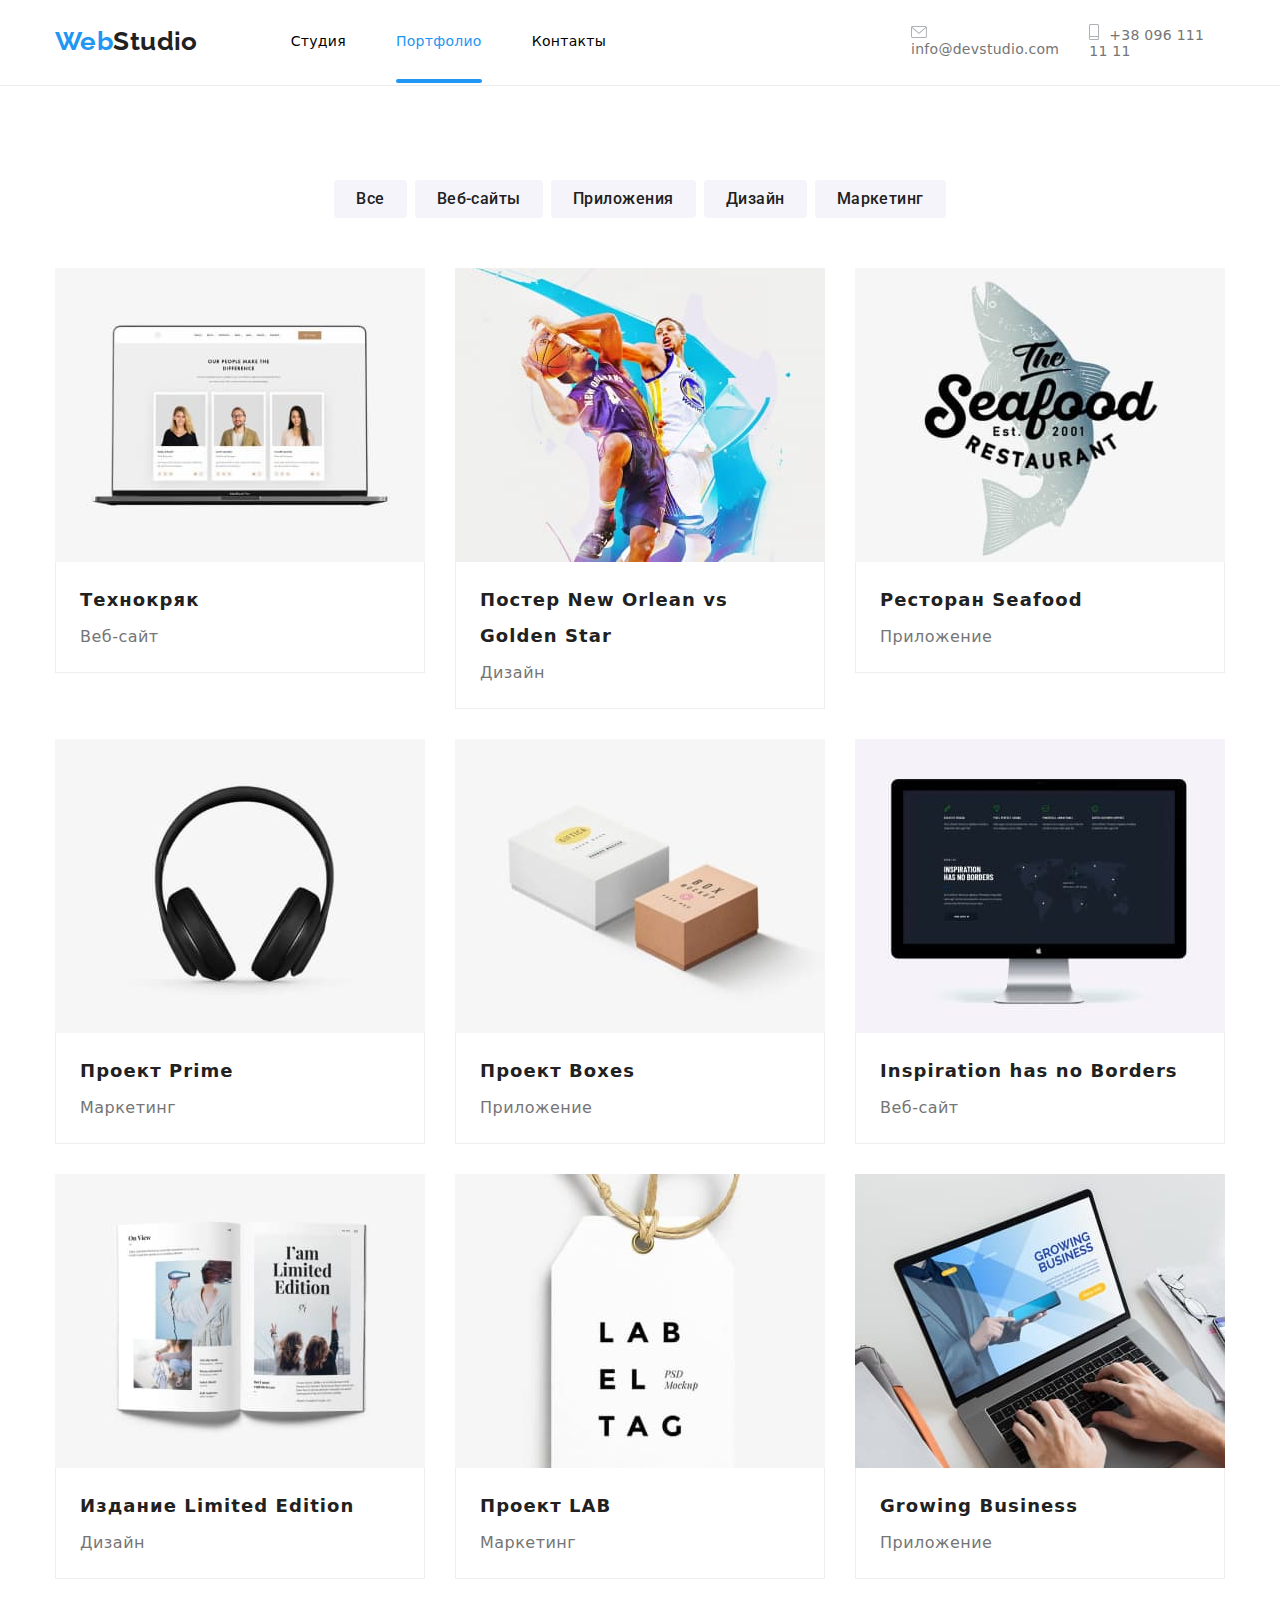
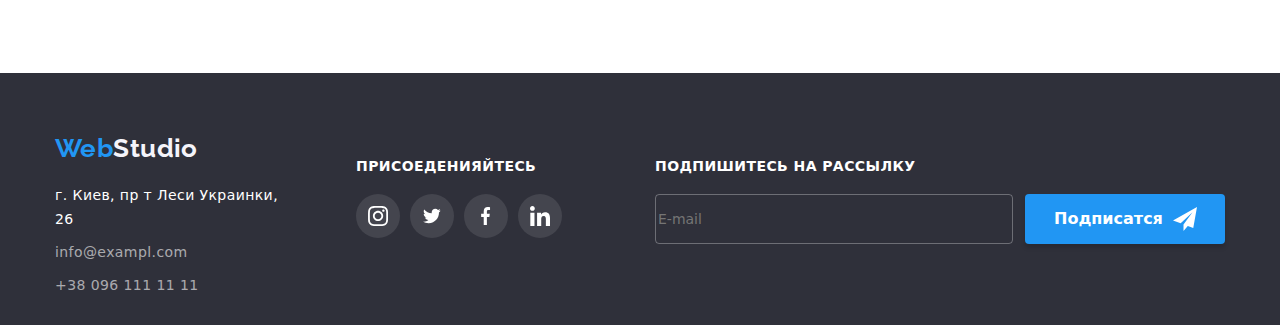
==== commit 545ed4d2: "все" ====
--- a/portfolio.html
+++ b/portfolio.html
@@ -27,17 +27,21 @@
                 </li>
             </ul>
         </nav>
-        <!-- hd  link-blue -->
-        <div class="conteiner-u"> 
-            <svg class="link-icon-heder" width="16" height="12">
+    <div class="conteiner-u">
+    
+    
+        <a class="cm-header-first item-a link link-blue ul-link-blu kontakt" href="mailto:info@devstudio.com">
+            <svg class=" link-icon-heder  " width="16" height="12">
                 <use href="./images/sprite.svg#icon-mail"></use>
-            </svg>
-        <a class="cm-header-first item-a link link-blue ul-link-blu kontakt" href="mailto:info@devstudio.com">info@devstudio.com </a>
-        <svg class="link-icon-heder" width="10" height="16">
-            <use href="./images/sprite.svg#icon-mobilka"></use>
-        </svg>
-        <a class="item-b one-item link link-blue ul-link-blu kontakt" href="tel:+380961111111">+38 096 111 11 11</a>
-        </div>
+            </svg>info@devstudio.com</a>
+    
+    
+    
+        <a class="item-b icon-b-header one-item link link-blue ul-link-blu kontakt" href="tel:+380961111111">
+            <svg class="link-icon-heder  " width="10" height="16">
+                <use href="./images/sprite.svg#icon-mobilka"></use>
+            </svg>+38 096 111 11 11</a>
+    </div>
     </div>
     </header>
     <main class="main">
--- a/css/styles.css
+++ b/css/styles.css
@@ -89,6 +89,7 @@
 }
 
 .link-icon-heder {
+ 
   margin-right: 10px;
 }
 
@@ -113,6 +114,8 @@
 .item-a {
   margin-left: 0px;
   margin-right: 30px;
+   transition: transform 250ms cubic-bezier(0.4, 0, 0.2, 1);
+  transform: scale(1); 
 }
 
 .item-a::before {
@@ -121,12 +124,19 @@
   width: 16px;
   height: 12px; 
  fill:#afb1b8;
+ 
 }
 
 .item-b {
   margin-left: 0px;
   margin-right: 0px;
-}
+   transition: transform 250ms cubic-bezier(0.4, 0, 0.2, 1);
+  transform:scale(1); 
+}
+.a-b{
+  
+}
+
 
  .icon-b-header::before {
   display: inline;
@@ -136,20 +146,51 @@
  }
 
 .link-icon-heder{
-  fill:#afb1b8
-}
-
-.link-icon-heder:hover,
-.link-icon-heder:focus {
+  display: inline-block;
+  fill:#afb1b8;
+   transition:transform 250ms cubic-bezier(0.4, 0, 0.2, 1);
+  transform: scale(1);
+}
+
+
+
+.item-a:hover .link-icon-heder,
+.item-a:focus .link-icon-heder {
   fill:var(--blue-color);
   cursor: pointer;
+  transition: transform 250ms cubic-bezier(0.4, 0, 0.2, 1);
+  transform: scale(1.1); 
+}
+
+.item-a:hover,
+.item-a:focus {
+ color: #2196F3;
+  cursor: pointer;
   transition:transform 250ms cubic-bezier(0.4, 0, 0.2, 1);
-  transform: scale(1.2); 
-}
+  transform: scale(1.1); 
+}
+
+
+.item-b:hover .link-icon-heder,
+.item-b:focus .link-icon-heder {
+  fill:var(--blue-color);
+  cursor: pointer;
+  transition:  transform 250ms cubic-bezier(0.4, 0, 0.2, 1);
+  transform: scale(1.1); 
+}
+
+.item-b:hover,
+.item-b:focus {
+ color: #2196F3;
+  cursor: pointer;
+  transition:transform 250ms cubic-bezier(0.4, 0, 0.2, 1);
+  transform: scale(1.1); 
+}
+/* --------------------------ИКОНКИ КОНЕЦ--------------------- */
 
 .hd:hover {
   transition:transform 250ms cubic-bezier(0.4, 0, 0.2, 1);
-  transform: scale(1.2);
+  transform: scale(1.1);
 }
 
 .link {
@@ -1395,26 +1436,27 @@
   flex-direction: column;
   width: 448px;
   padding-top: 40px;
-  padding-bottom: 28px;
+  padding-bottom: 40px;
   margin: 0;
   margin-left: auto;
   margin-right: auto;
+ 
 }
 
 .form-field{
+  /* width: 448px;
+  height: 40px; */
   position: relative;
   margin: 0;
   display: flex;
   flex-direction: column;
   margin-bottom: 10px;
-
 }
 
 
 .form-label{
   padding: 0;
 padding-bottom: 4px;
-
 font-family: Roboto;
 font-weight: 400;
 font-size: 12px;
@@ -1477,6 +1519,17 @@
  
 
 /* ---------TEXTERIA-------- */
+.form-field-texteria{
+  width: 448px;
+  height: 120px;
+  position: relative;
+  margin: 0;
+  display: flex;
+  flex-direction: column;
+  margin-bottom: 20px;
+}
+
+
 
 .input-texteria {
   display: block;
@@ -1509,7 +1562,129 @@
 bottom:0%;
   left: 0%;
  transform: translate(15px,-11px);
- 
+}
 
 /* ---------------КНОПКА SUBMIT------------ */
-
+.input-modal1 {
+  position: absolute;
+  -webkit-appearance: none;
+  /* -moz-appearance: none; */
+  /* appearance: none; */
+  /* overflow: hidden; */
+  /* clip: rect(0 0 0 0); */
+} 
+
+
+
+.form-field1 {
+  position: relative;
+  display: block;
+  width: 423px;
+  height: 24px;
+  padding-left: 23px;
+  margin-left: auto;
+  margin-right: auto;
+  margin-bottom: 30px;
+  /* outline:1px solid rgba(33, 150, 243, 0.9); */
+}
+
+
+  .form-field2 {
+    margin-bottom: 0px;
+  }
+
+
+ .input-modal1:checked ~ * .span-form-modal{
+   background-color: #2196F3;
+   border: 2px solid #2196F3;
+    transition:transform 250ms cubic-bezier(0.4, 0, 0.2, 1);
+   transform: scale(1.2); 
+
+ }
+ 
+
+
+.form-label-checkbox {
+  display: flex;
+  flex-direction: row;
+  width: 400px;
+  height: 24px;
+  /* outline: 1px solid black; */
+  */
+}
+
+
+ 
+
+/* 
+.form-label-checkbox::after {
+  position: absolute;
+  left: 1px;
+  top: 45px;
+  display: inline-block;
+  content: '';
+  width: 20px;
+  height: 20px;
+  background-color: darkorchid;
+} */
+
+
+
+.span-form-modal {
+  display:block;
+  left:0px;
+  top: 5px;
+  position:absolute;
+width:16px; 
+  height: 15px;
+border: 2px solid #212121;
+border-radius: 4px;
+  transition:transform 250ms cubic-bezier(0.4, 0, 0.2, 1);
+   transform: scale(1); 
+ 
+}
+
+
+ .svg-kub {
+   fill:white;
+ display:inline-block; 
+ position: absolute;
+width:16px; 
+  height: 15px;
+  left: -2px;
+  top: -2px;
+ }
+
+ .vvv {
+   margin: 0;
+   display: inline;
+font-family: Roboto;
+font-weight: 400;
+font-size: 14px;
+line-height: 1.71;
+letter-spacing: 0.03em;
+color: #757575;
+ }
+
+ .a-licenze {
+ 
+font-family: Roboto;
+display: inline;
+font-weight: 400;
+font-size: 14px;
+line-height: 1.71;
+letter-spacing: 0.03em;
+color: #2196F3;
+padding-left: 2px;
+ }
+ 
+
+.a-licenze:hover,
+.a-licenze:focus {
+  color: rgb(95, 238, 48);
+    transition:transform 250ms cubic-bezier(0.4, 0, 0.2, 1);
+}
+
+ 
+ 
+
